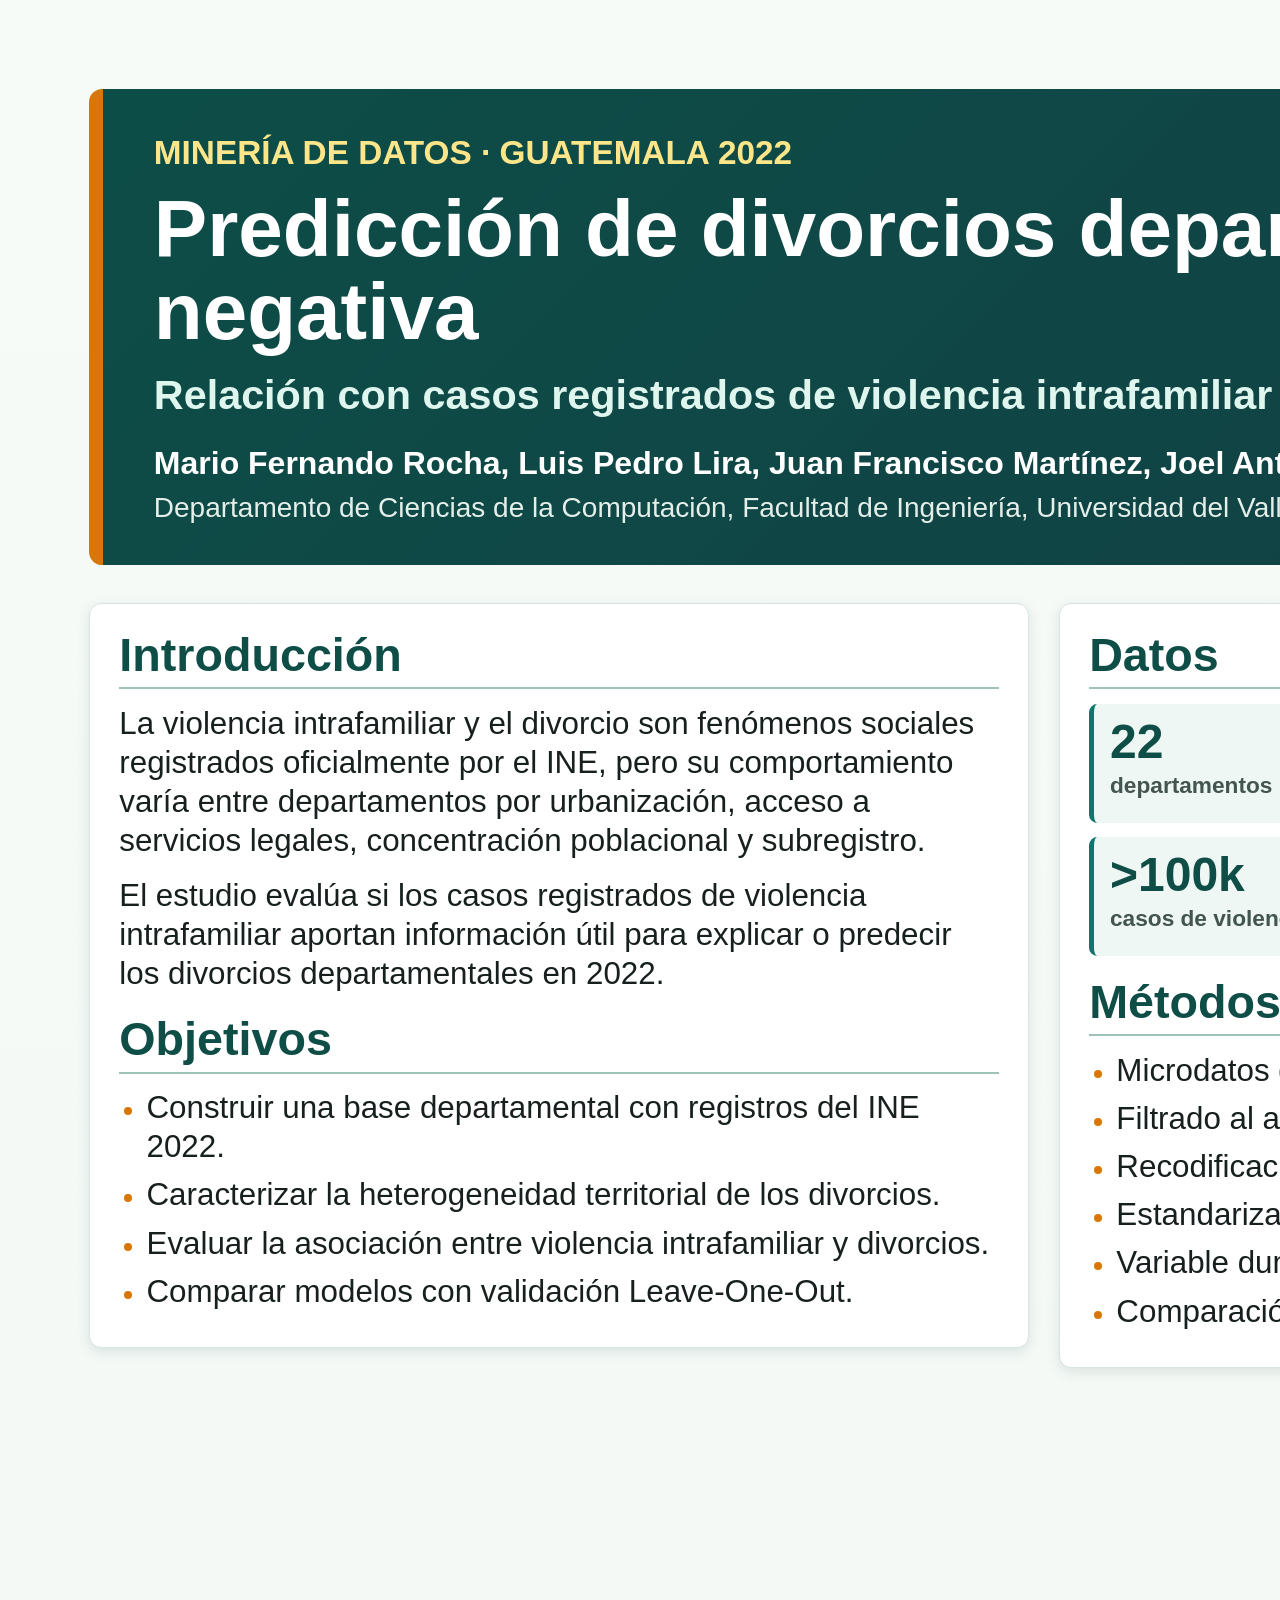
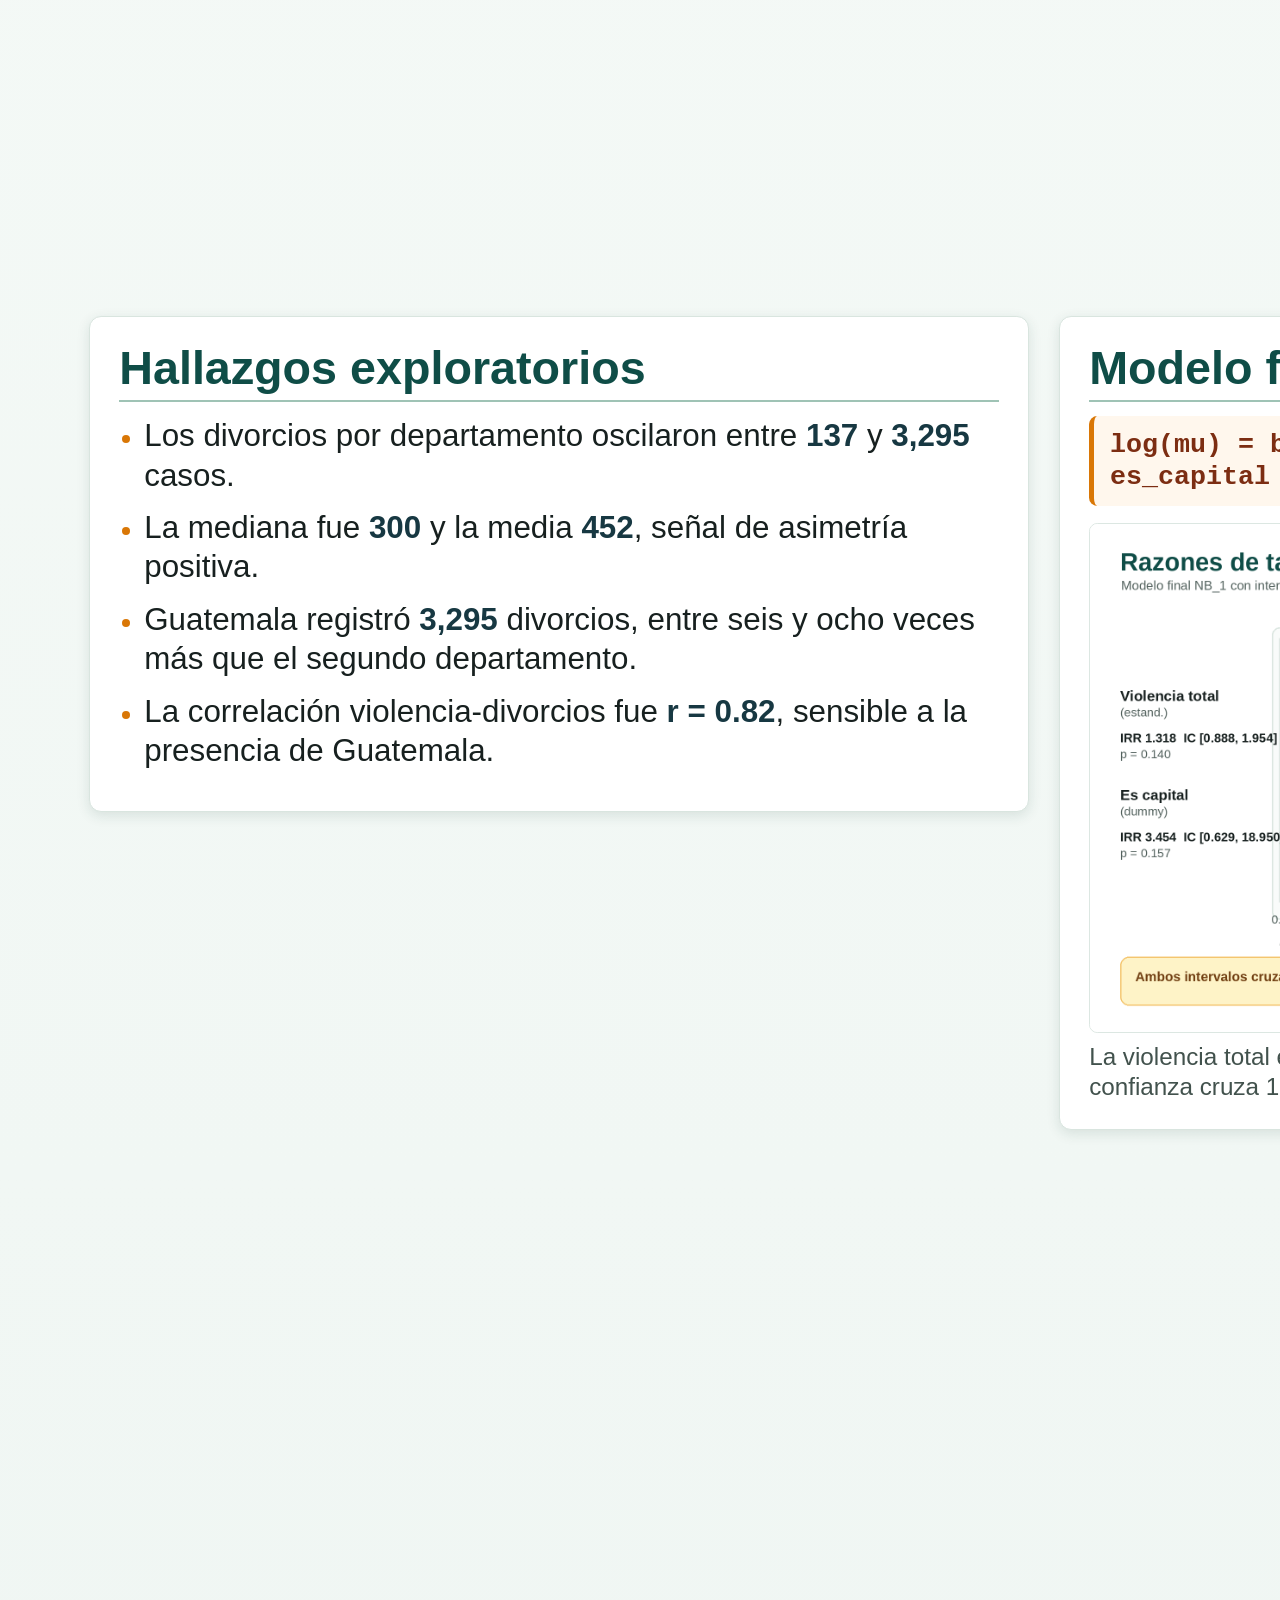
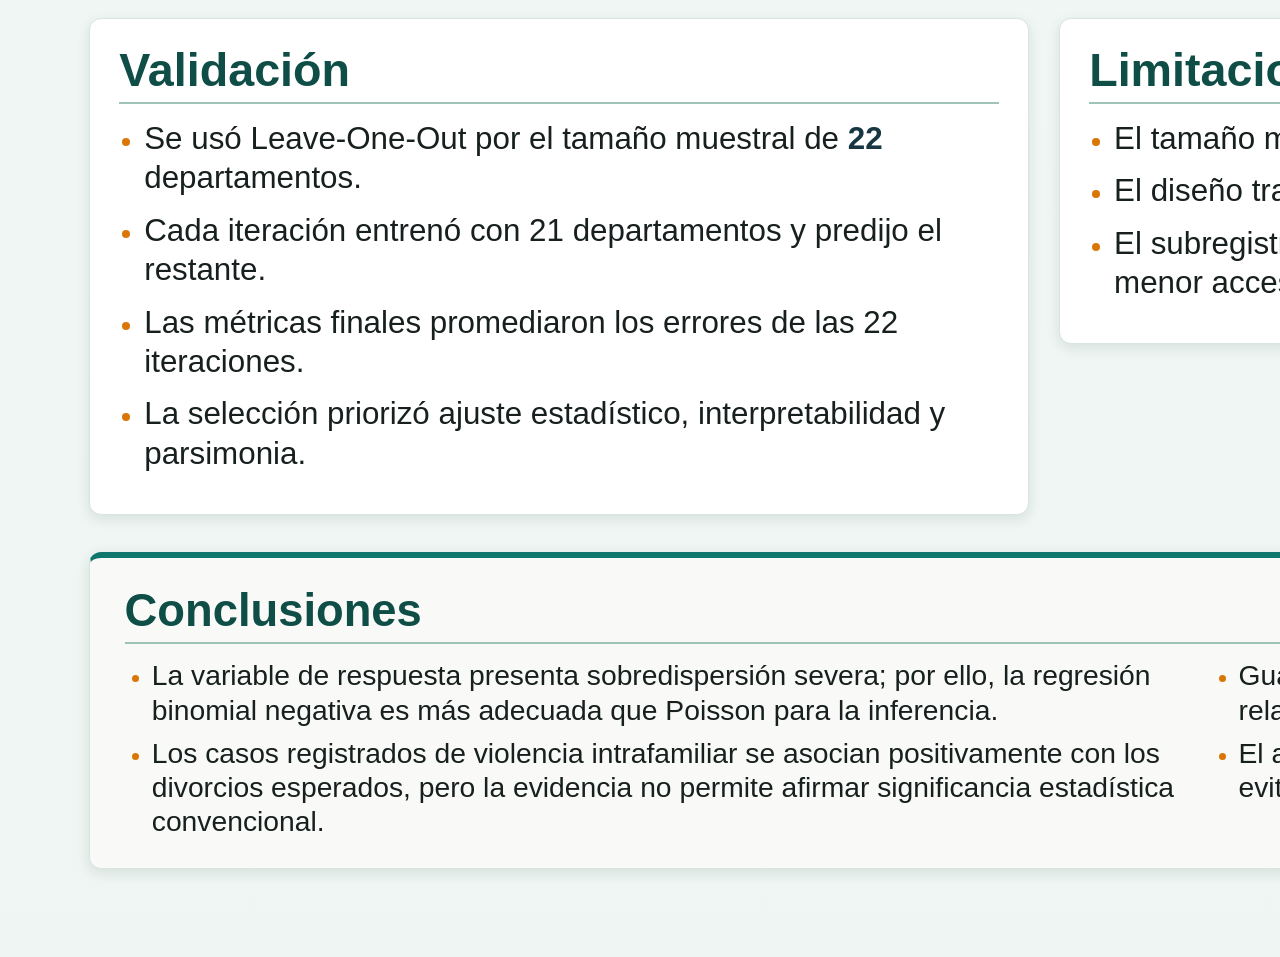
==== poster/index.html @ 65d3918c "Feat: Poster ver. 1" ====
<!DOCTYPE html>
<html lang="es">
<head>
  <meta charset="UTF-8" />
  <meta name="viewport" content="width=device-width, initial-scale=1.0" />
  <title>Póster científico | Divorcios y violencia intrafamiliar en Guatemala</title>
  <link rel="stylesheet" href="styles.css" />
</head>
<body>
  <main class="poster" aria-label="Póster científico sobre divorcios y violencia intrafamiliar en Guatemala">
    <header class="poster-header">
      <p class="kicker">Minería de datos · Guatemala 2022</p>
      <h1>Predicción de divorcios departamentales mediante regresión binomial negativa</h1>
      <p class="subtitle">Relación con casos registrados de violencia intrafamiliar</p>
      <p class="authors">Mario Fernando Rocha, Luis Pedro Lira, Juan Francisco Martínez, Joel Antonio Jaquez López, Luis Gilberto González Marroquín</p>
      <p class="affiliation">Departamento de Ciencias de la Computación, Facultad de Ingeniería, Universidad del Valle de Guatemala</p>
    </header>

    <section class="poster-grid">
      <article class="card span-left">
        <h2>Introducción</h2>
        <p>
          La violencia intrafamiliar y el divorcio son fenómenos sociales registrados oficialmente por el INE, pero su comportamiento varía entre departamentos por urbanización, acceso a servicios legales, concentración poblacional y subregistro.
        </p>
        <p>
          El estudio evalúa si los casos registrados de violencia intrafamiliar aportan información útil para explicar o predecir los divorcios departamentales en 2022.
        </p>

        <h2>Objetivos</h2>
        <ul class="compact-list">
          <li>Construir una base departamental con registros del INE 2022.</li>
          <li>Caracterizar la heterogeneidad territorial de los divorcios.</li>
          <li>Evaluar la asociación entre violencia intrafamiliar y divorcios.</li>
          <li>Comparar modelos con validación Leave-One-Out.</li>
        </ul>
      </article>

      <article class="card">
        <h2>Datos</h2>
        <div class="metric-grid">
          <div class="metric">
            <span class="metric-value">22</span>
            <span class="metric-label">departamentos</span>
          </div>
          <div class="metric">
            <span class="metric-value">9,945</span>
            <span class="metric-label">divorcios</span>
          </div>
          <div class="metric">
            <span class="metric-value">&gt;100k</span>
            <span class="metric-label">casos de violencia</span>
          </div>
          <div class="metric">
            <span class="metric-value">949</span>
            <span class="metric-label">varianza / media</span>
          </div>
        </div>

        <h2>Métodos</h2>
        <ul class="compact-list">
          <li>Microdatos de violencia intrafamiliar y divorcios del INE.</li>
          <li>Filtrado al año 2022 y agregación por departamento.</li>
          <li>Recodificación de 99 y 999 como datos no registrados.</li>
          <li>Estandarización z-score de predictores numéricos.</li>
          <li>Variable dummy <strong>es_capital</strong> para Guatemala.</li>
          <li>Comparación de NB, Poisson, Random Forest y XGBoost.</li>
        </ul>
      </article>

      <article class="card results-card">
        <h2>Comparación de modelos</h2>
        <figure>
          <img src="assets/grafica_01.png" alt="Barras con MAE, RMSE y MAPE de los mejores modelos por algoritmo" />
          <figcaption>
            Bajo LOOCV, Poisson obtuvo menor MAE, pero la sobredispersión severa invalida su uso inferencial. NB_1 ofrece el mejor balance entre ajuste, parsimonia e interpretación.
          </figcaption>
        </figure>
      </article>

      <article class="card">
        <h2>Hallazgos exploratorios</h2>
        <ul class="result-list">
          <li>Los divorcios por departamento oscilaron entre <strong>137</strong> y <strong>3,295</strong> casos.</li>
          <li>La mediana fue <strong>300</strong> y la media <strong>452</strong>, señal de asimetría positiva.</li>
          <li>Guatemala registró <strong>3,295</strong> divorcios, entre seis y ocho veces más que el segundo departamento.</li>
          <li>La correlación violencia-divorcios fue <strong>r = 0.82</strong>, sensible a la presencia de Guatemala.</li>
        </ul>
      </article>

      <article class="card">
        <h2>Modelo final</h2>
        <p class="formula">log(mu) = beta0 + beta1 · violencia_total_z + beta2 · es_capital</p>
        <figure>
          <img src="assets/grafica_02.png" alt="Razones de tasas de incidencia del modelo binomial negativo final" />
          <figcaption>
            La violencia total estandarizada mostró dirección positiva, aunque el intervalo de confianza cruza 1 y el p-valor no alcanza significancia convencional.
          </figcaption>
        </figure>
      </article>

      <article class="card results-card">
        <h2>Influencia y diagnóstico</h2>
        <figure>
          <img src="assets/grafica_03.png" alt="Distancia de Cook por departamento con Alta Verapaz como observación más influyente" />
          <figcaption>
            Alta Verapaz fue la observación más influyente: más de 42,000 casos de violencia registrados y 198 divorcios, una proporción inusual dentro del conjunto.
          </figcaption>
        </figure>
      </article>

      <article class="card">
        <h2>Validación</h2>
        <ul class="result-list">
          <li>Se usó Leave-One-Out por el tamaño muestral de <strong>22</strong> departamentos.</li>
          <li>Cada iteración entrenó con 21 departamentos y predijo el restante.</li>
          <li>Las métricas finales promediaron los errores de las 22 iteraciones.</li>
          <li>La selección priorizó ajuste estadístico, interpretabilidad y parsimonia.</li>
        </ul>
      </article>

      <article class="card">
        <h2>Limitaciones</h2>
        <ul class="result-list">
          <li>El tamaño muestral está fijado por la unidad departamental.</li>
          <li>El diseño transversal permite asociación, no causalidad.</li>
          <li>El subregistro puede ser mayor en zonas rurales, indígenas o con menor acceso institucional.</li>
        </ul>
      </article>

      <article class="card">
        <h2>Implicación metodológica</h2>
        <ul class="result-list">
          <li>Ignorar la sobredispersión puede producir inferencias artificialmente confiadas.</li>
          <li>La binomial negativa incorpora variabilidad extra y ofrece conclusiones más conservadoras.</li>
          <li>En política pública, la elección del modelo cambia cómo se interpretan los patrones sociales.</li>
        </ul>
      </article>
    </section>

    <footer class="conclusions">
      <div>
        <h2>Conclusiones</h2>
        <ul>
          <li>La variable de respuesta presenta sobredispersión severa; por ello, la regresión binomial negativa es más adecuada que Poisson para la inferencia.</li>
          <li>Los casos registrados de violencia intrafamiliar se asocian positivamente con los divorcios esperados, pero la evidencia no permite afirmar significancia estadística convencional.</li>
          <li>Guatemala y Alta Verapaz evidencian diferencias territoriales que condicionan la relación entre violencia registrada y divorcio formal.</li>
          <li>El aporte central es metodológico: elegir un modelo coherente con datos de conteo evita conclusiones engañosas sobre fenómenos sociales complejos.</li>
        </ul>
      </div>
      <aside class="takeaway">
        <span>Mensaje principal</span>
        <strong>La asociación existe en los registros, pero debe leerse con cautela por la muestra departamental pequeña y el subregistro diferencial.</strong>
      </aside>
    </footer>
  </main>
</body>
</html>
---- poster/styles.css ----
@page {
  size: 90cm 110cm;
  margin: 0;
}

* {
  box-sizing: border-box;
}

html,
body {
  margin: 0;
  padding: 0;
  width: 90cm;
  min-height: 110cm;
  background: #ffffff;
}

body {
  font-family: Arial, Helvetica, sans-serif;
  color: #17201f;
}

.poster {
  width: 90cm;
  height: 110cm;
  padding: 2.35cm;
  background:
    linear-gradient(180deg, #f7fbf8 0%, #eef5f2 100%);
  display: grid;
  grid-template-rows: auto 1fr auto;
  gap: 1cm;
}

.poster-header {
  position: relative;
  overflow: hidden;
  padding: 1.15cm 1.35cm 1.05cm;
  border-radius: 0.35cm;
  color: #ffffff;
  background:
    linear-gradient(135deg, rgba(12, 77, 71, 0.96), rgba(23, 56, 66, 0.98)),
    #0f4d47;
  border-left: 0.38cm solid #d97706;
}

.poster-header::after {
  content: "";
  position: absolute;
  right: 1.25cm;
  bottom: 0.9cm;
  width: 10.8cm;
  height: 0.16cm;
  background: #f59e0b;
}

.kicker {
  margin: 0 0 0.35cm;
  color: #fde68a;
  font-size: 25pt;
  font-weight: 700;
  letter-spacing: 0;
  text-transform: uppercase;
}

.poster-header h1 {
  max-width: 75cm;
  margin: 0;
  font-size: 60pt;
  line-height: 1.04;
  font-weight: 800;
}

.subtitle {
  margin: 0.45cm 0 0;
  font-size: 31pt;
  line-height: 1.18;
  color: #dff6ef;
  font-weight: 700;
}

.authors {
  margin: 0.65cm 0 0.18cm;
  max-width: 72cm;
  font-size: 24pt;
  line-height: 1.24;
  font-weight: 700;
}

.affiliation {
  margin: 0;
  max-width: 73cm;
  font-size: 21pt;
  line-height: 1.25;
  color: #e4efe9;
}

.poster-grid {
  display: grid;
  grid-template-columns: 0.93fr 1fr 1.2fr;
  grid-template-rows: auto auto;
  gap: 0.78cm;
  align-content: space-between;
  align-items: start;
  min-height: 0;
}

.card,
.conclusions {
  background: #ffffff;
  border: 0.035cm solid #d9e5df;
  border-radius: 0.32cm;
  box-shadow: 0 0.1cm 0.35cm rgba(25, 64, 59, 0.12);
}

.card {
  padding: 0.72cm 0.78cm;
}

.span-left {
  grid-row: auto;
}

.results-card {
  border-top: 0.16cm solid #d97706;
}

h2 {
  margin: 0 0 0.38cm;
  padding-bottom: 0.18cm;
  border-bottom: 0.055cm solid #9fc3b5;
  color: #0f4d47;
  font-size: 35pt;
  line-height: 1.06;
}

h2:not(:first-child) {
  margin-top: 0.58cm;
}

p,
li {
  font-size: 23.5pt;
  line-height: 1.25;
}

p {
  margin: 0 0 0.42cm;
}

ul {
  margin: 0.12cm 0 0;
  padding-left: 0.72cm;
}

li {
  margin-bottom: 0.28cm;
}

li::marker {
  color: #d97706;
  font-size: 0.8em;
}

strong {
  color: #173842;
}

.compact-list li {
  margin-bottom: 0.24cm;
}

.metric-grid {
  display: grid;
  grid-template-columns: repeat(2, 1fr);
  gap: 0.38cm;
  margin: 0 0 0.58cm;
}

.metric {
  min-height: 3.15cm;
  padding: 0.38cm 0.42cm;
  border-radius: 0.22cm;
  background: #eef7f3;
  border-left: 0.15cm solid #0f766e;
}

.metric-value {
  display: block;
  color: #0f4d47;
  font-size: 36pt;
  line-height: 1;
  font-weight: 800;
}

.metric-label {
  display: block;
  margin-top: 0.16cm;
  color: #435550;
  font-size: 17pt;
  line-height: 1.15;
  font-weight: 700;
}

.result-list {
  padding-left: 0.66cm;
}

.result-list li {
  margin-bottom: 0.36cm;
}

.formula {
  margin: 0 0 0.44cm;
  padding: 0.34cm 0.42cm;
  border-radius: 0.22cm;
  background: #fff7ed;
  border-left: 0.15cm solid #d97706;
  color: #7c2d12;
  font-family: "Courier New", Courier, monospace;
  font-size: 20pt;
  line-height: 1.2;
  font-weight: 700;
}

figure {
  margin: 0;
}

img {
  display: block;
  width: 100%;
  max-height: 26.6cm;
  object-fit: contain;
  border: 0.035cm solid #dce7e2;
  border-radius: 0.22cm;
  background: #ffffff;
}

figcaption {
  margin-top: 0.24cm;
  color: #42524d;
  font-size: 18.2pt;
  line-height: 1.22;
}

.conclusions {
  display: grid;
  grid-template-columns: 1fr 0.44fr;
  gap: 1cm;
  padding: 0.76cm 0.92cm;
  background: #f9faf7;
  border-top: 0.18cm solid #0f766e;
}

.conclusions h2 {
  font-size: 34pt;
}

.conclusions ul {
  columns: 2;
  column-gap: 1cm;
}

.conclusions li {
  break-inside: avoid;
  margin-bottom: 0.22cm;
  font-size: 21.2pt;
  line-height: 1.22;
}

.takeaway {
  align-self: stretch;
  display: flex;
  flex-direction: column;
  justify-content: center;
  gap: 0.28cm;
  padding: 0.62cm;
  border-radius: 0.24cm;
  color: #ffffff;
  background: #173842;
}

.takeaway span {
  color: #fde68a;
  font-size: 18pt;
  font-weight: 800;
  text-transform: uppercase;
}

.takeaway strong {
  color: #ffffff;
  font-size: 24pt;
  line-height: 1.16;
}

@media print {
  body {
    print-color-adjust: exact;
    -webkit-print-color-adjust: exact;
  }
}
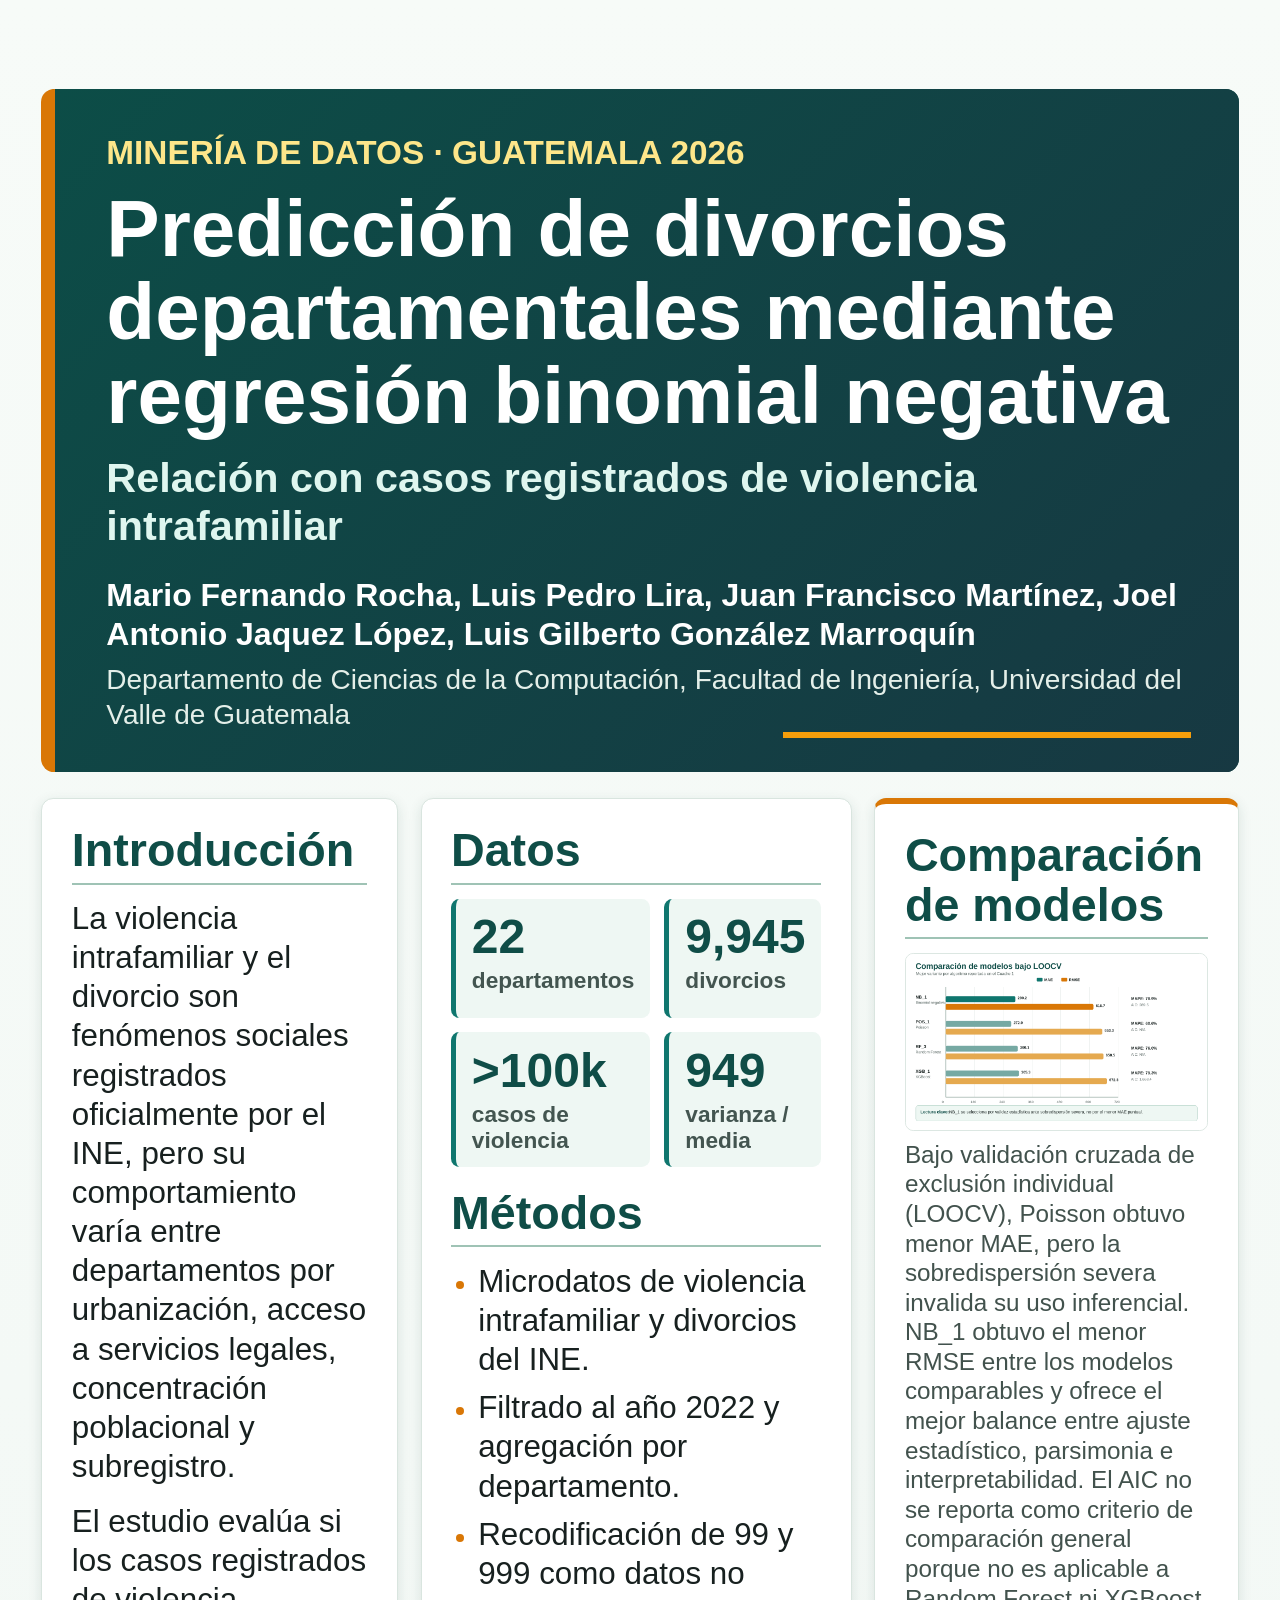
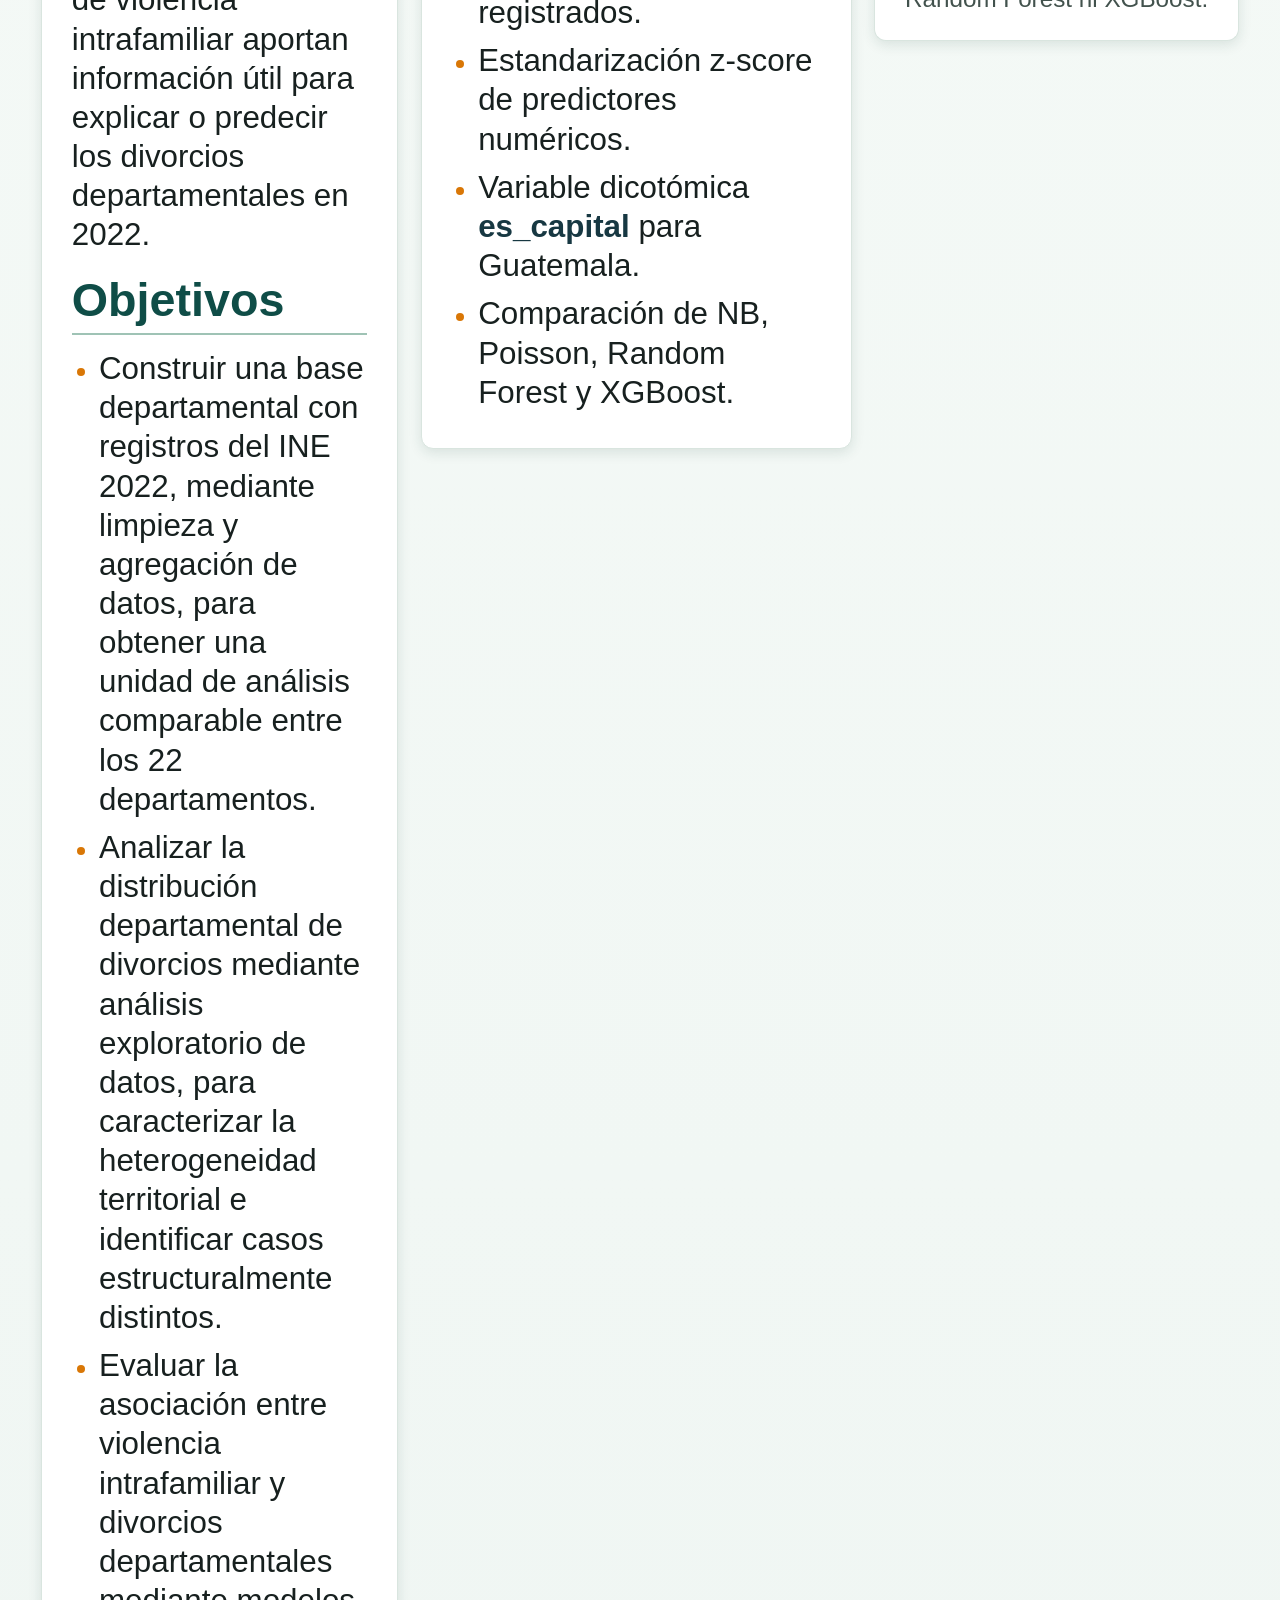
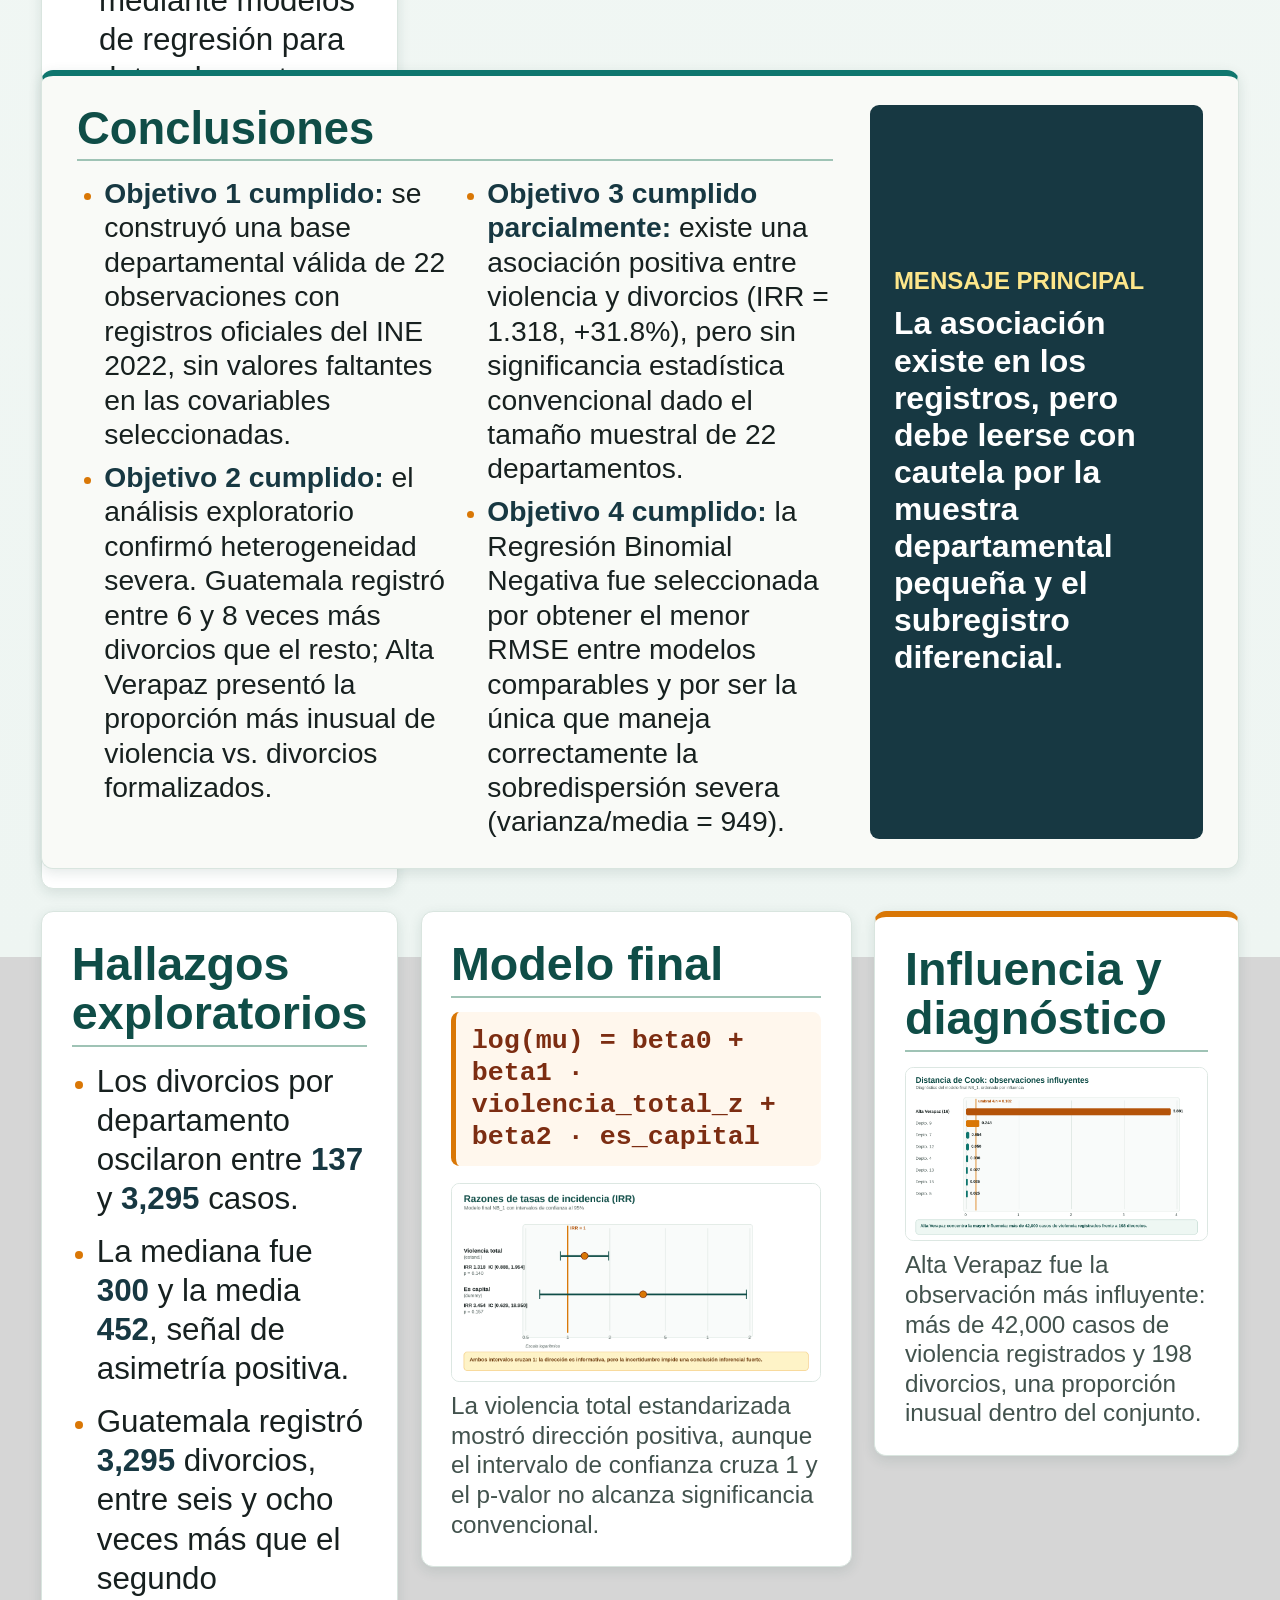
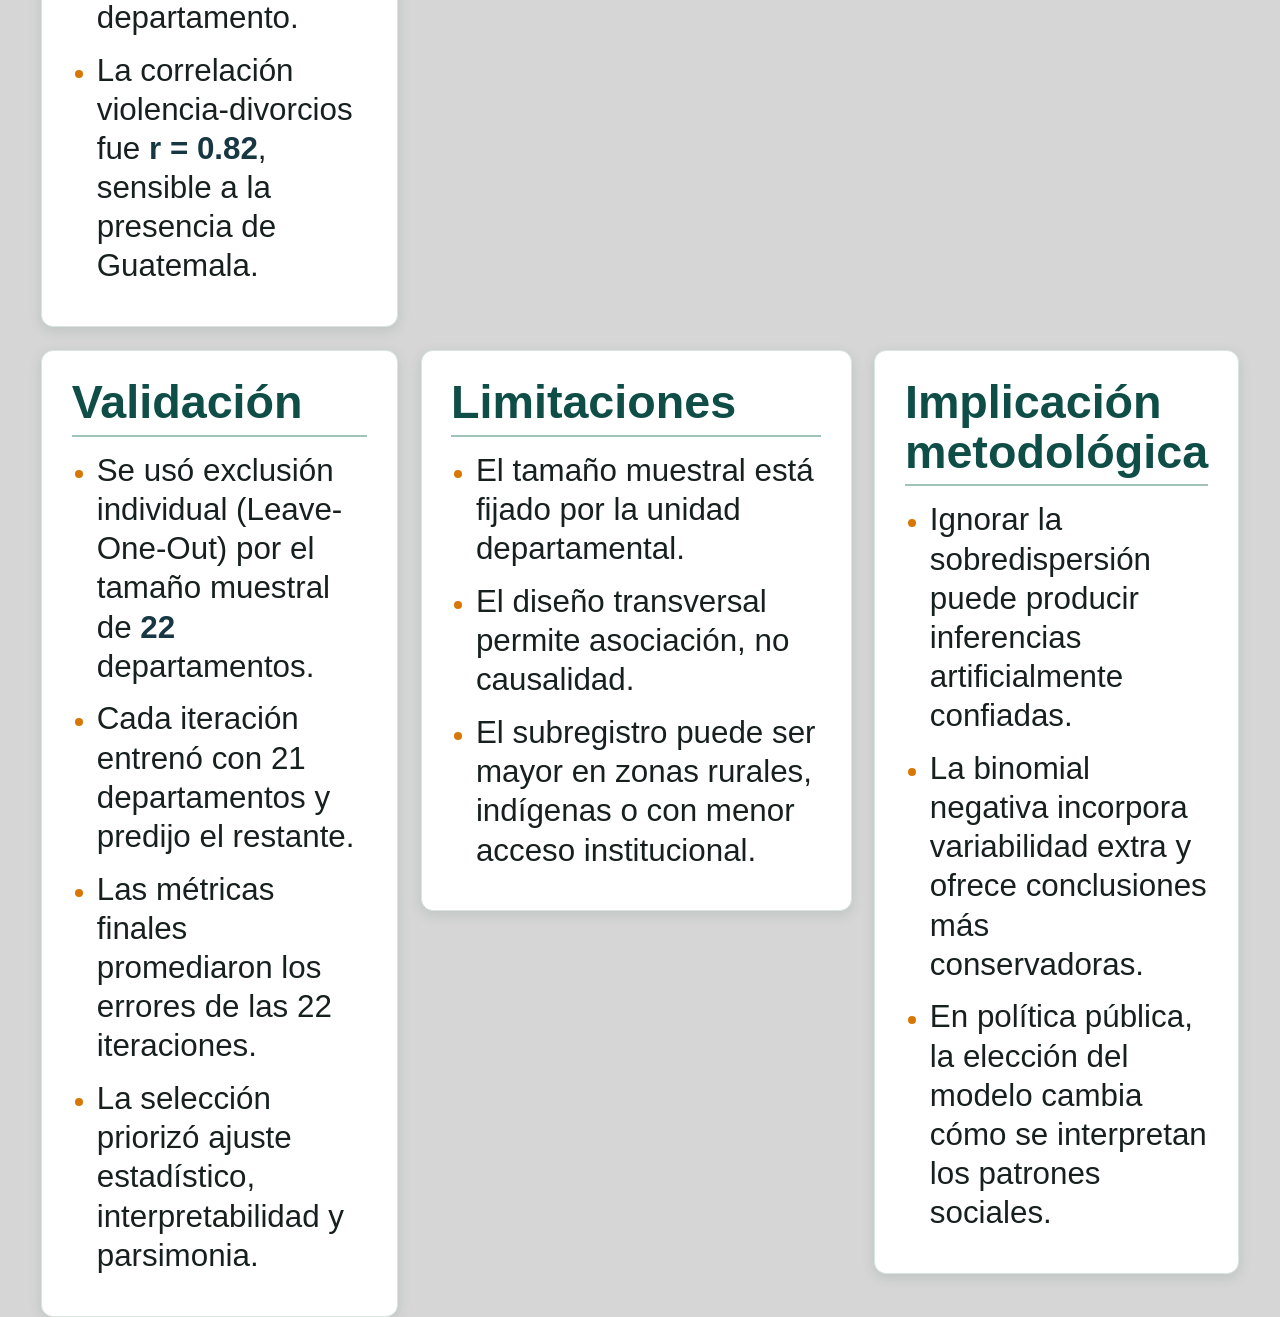
==== commit 96bea877: "Ajuste del poster" ====
--- a/poster/index.html
+++ b/poster/index.html
@@ -9,7 +9,7 @@
 <body>
   <main class="poster" aria-label="Póster científico sobre divorcios y violencia intrafamiliar en Guatemala">
     <header class="poster-header">
-      <p class="kicker">Minería de datos · Guatemala 2022</p>
+      <p class="kicker">Minería de datos · Guatemala 2026</p>
       <h1>Predicción de divorcios departamentales mediante regresión binomial negativa</h1>
       <p class="subtitle">Relación con casos registrados de violencia intrafamiliar</p>
       <p class="authors">Mario Fernando Rocha, Luis Pedro Lira, Juan Francisco Martínez, Joel Antonio Jaquez López, Luis Gilberto González Marroquín</p>
@@ -28,10 +28,10 @@
 
         <h2>Objetivos</h2>
         <ul class="compact-list">
-          <li>Construir una base departamental con registros del INE 2022.</li>
-          <li>Caracterizar la heterogeneidad territorial de los divorcios.</li>
-          <li>Evaluar la asociación entre violencia intrafamiliar y divorcios.</li>
-          <li>Comparar modelos con validación Leave-One-Out.</li>
+          <li>Construir una base departamental con registros del INE 2022, mediante limpieza y agregación de datos, para obtener una unidad de análisis comparable entre los 22 departamentos.</li>
+          <li>Analizar la distribución departamental de divorcios mediante análisis exploratorio de datos, para caracterizar la heterogeneidad territorial e identificar casos estructuralmente distintos.</li>
+          <li>Evaluar la asociación entre violencia intrafamiliar y divorcios departamentales mediante modelos de regresión para datos de conteo, para determinar si la violencia aporta información estadísticamente útil.</li>
+          <li>Comparar el desempeño de cuatro algoritmos mediante validación cruzada de exclusión individual (LOOCV), para seleccionar el modelo con mejor balance entre ajuste estadístico, interpretabilidad y parsimonia.</li>
         </ul>
       </article>
 
@@ -62,7 +62,7 @@
           <li>Filtrado al año 2022 y agregación por departamento.</li>
           <li>Recodificación de 99 y 999 como datos no registrados.</li>
           <li>Estandarización z-score de predictores numéricos.</li>
-          <li>Variable dummy <strong>es_capital</strong> para Guatemala.</li>
+          <li>Variable dicotómica <strong>es_capital</strong> para Guatemala.</li>
           <li>Comparación de NB, Poisson, Random Forest y XGBoost.</li>
         </ul>
       </article>
@@ -72,7 +72,7 @@
         <figure>
           <img src="assets/grafica_01.png" alt="Barras con MAE, RMSE y MAPE de los mejores modelos por algoritmo" />
           <figcaption>
-            Bajo LOOCV, Poisson obtuvo menor MAE, pero la sobredispersión severa invalida su uso inferencial. NB_1 ofrece el mejor balance entre ajuste, parsimonia e interpretación.
+            Bajo validación cruzada de exclusión individual (LOOCV), Poisson obtuvo menor MAE, pero la sobredispersión severa invalida su uso inferencial. NB_1 obtuvo el menor RMSE entre los modelos comparables y ofrece el mejor balance entre ajuste estadístico, parsimonia e interpretabilidad. El AIC no se reporta como criterio de comparación general porque no es aplicable a Random Forest ni XGBoost.
           </figcaption>
         </figure>
       </article>
@@ -111,7 +111,7 @@
       <article class="card">
         <h2>Validación</h2>
         <ul class="result-list">
-          <li>Se usó Leave-One-Out por el tamaño muestral de <strong>22</strong> departamentos.</li>
+          <li>Se usó exclusión individual (Leave-One-Out) por el tamaño muestral de <strong>22</strong> departamentos.</li>
           <li>Cada iteración entrenó con 21 departamentos y predijo el restante.</li>
           <li>Las métricas finales promediaron los errores de las 22 iteraciones.</li>
           <li>La selección priorizó ajuste estadístico, interpretabilidad y parsimonia.</li>
@@ -141,10 +141,10 @@
       <div>
         <h2>Conclusiones</h2>
         <ul>
-          <li>La variable de respuesta presenta sobredispersión severa; por ello, la regresión binomial negativa es más adecuada que Poisson para la inferencia.</li>
-          <li>Los casos registrados de violencia intrafamiliar se asocian positivamente con los divorcios esperados, pero la evidencia no permite afirmar significancia estadística convencional.</li>
-          <li>Guatemala y Alta Verapaz evidencian diferencias territoriales que condicionan la relación entre violencia registrada y divorcio formal.</li>
-          <li>El aporte central es metodológico: elegir un modelo coherente con datos de conteo evita conclusiones engañosas sobre fenómenos sociales complejos.</li>
+          <li><strong>Objetivo 1 cumplido:</strong> se construyó una base departamental válida de 22 observaciones con registros oficiales del INE 2022, sin valores faltantes en las covariables seleccionadas.</li>
+          <li><strong>Objetivo 2 cumplido:</strong> el análisis exploratorio confirmó heterogeneidad severa. Guatemala registró entre 6 y 8 veces más divorcios que el resto; Alta Verapaz presentó la proporción más inusual de violencia vs. divorcios formalizados.</li>
+          <li><strong>Objetivo 3 cumplido parcialmente:</strong> existe una asociación positiva entre violencia y divorcios (IRR = 1.318, +31.8%), pero sin significancia estadística convencional dado el tamaño muestral de 22 departamentos.</li>
+          <li><strong>Objetivo 4 cumplido:</strong> la Regresión Binomial Negativa fue seleccionada por obtener el menor RMSE entre modelos comparables y por ser la única que maneja correctamente la sobredispersión severa (varianza/media = 949).</li>
         </ul>
       </div>
       <aside class="takeaway">
--- a/poster/styles.css
+++ b/poster/styles.css
@@ -11,14 +11,16 @@
 body {
   margin: 0;
   padding: 0;
-  width: 90cm;
   min-height: 110cm;
-  background: #ffffff;
+  background: #d6d6d6;
 }
 
 body {
   font-family: Arial, Helvetica, sans-serif;
   color: #17201f;
+  display: flex;
+  justify-content: center;
+  align-items: flex-start;
 }
 
 .poster {
@@ -28,8 +30,8 @@
   background:
     linear-gradient(180deg, #f7fbf8 0%, #eef5f2 100%);
   display: grid;
-  grid-template-rows: auto 1fr auto;
-  gap: 1cm;
+  grid-template-rows: auto auto auto;
+  gap: 0.7cm;
 }
 
 .poster-header {
@@ -99,8 +101,8 @@
   display: grid;
   grid-template-columns: 0.93fr 1fr 1.2fr;
   grid-template-rows: auto auto;
-  gap: 0.78cm;
-  align-content: space-between;
+  gap: 0.6cm;
+  align-content: start;
   align-items: start;
   min-height: 0;
 }
